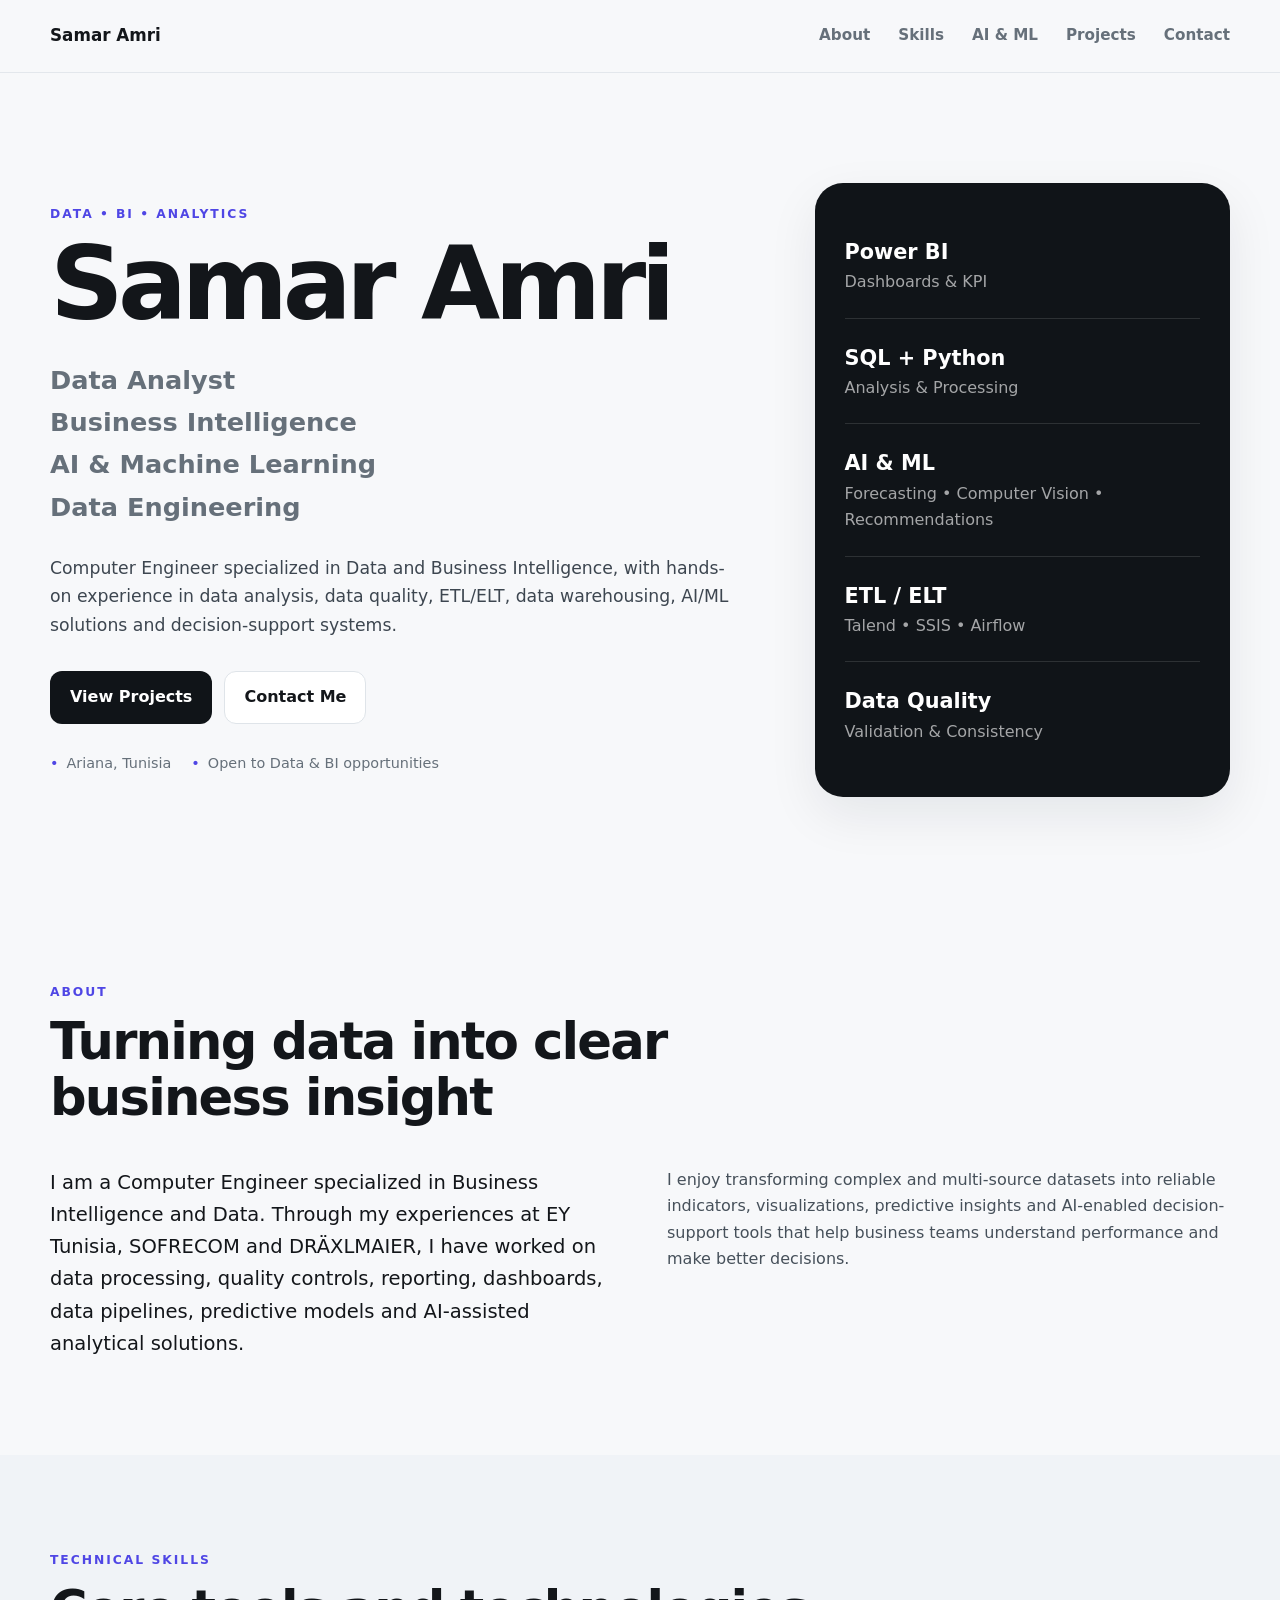
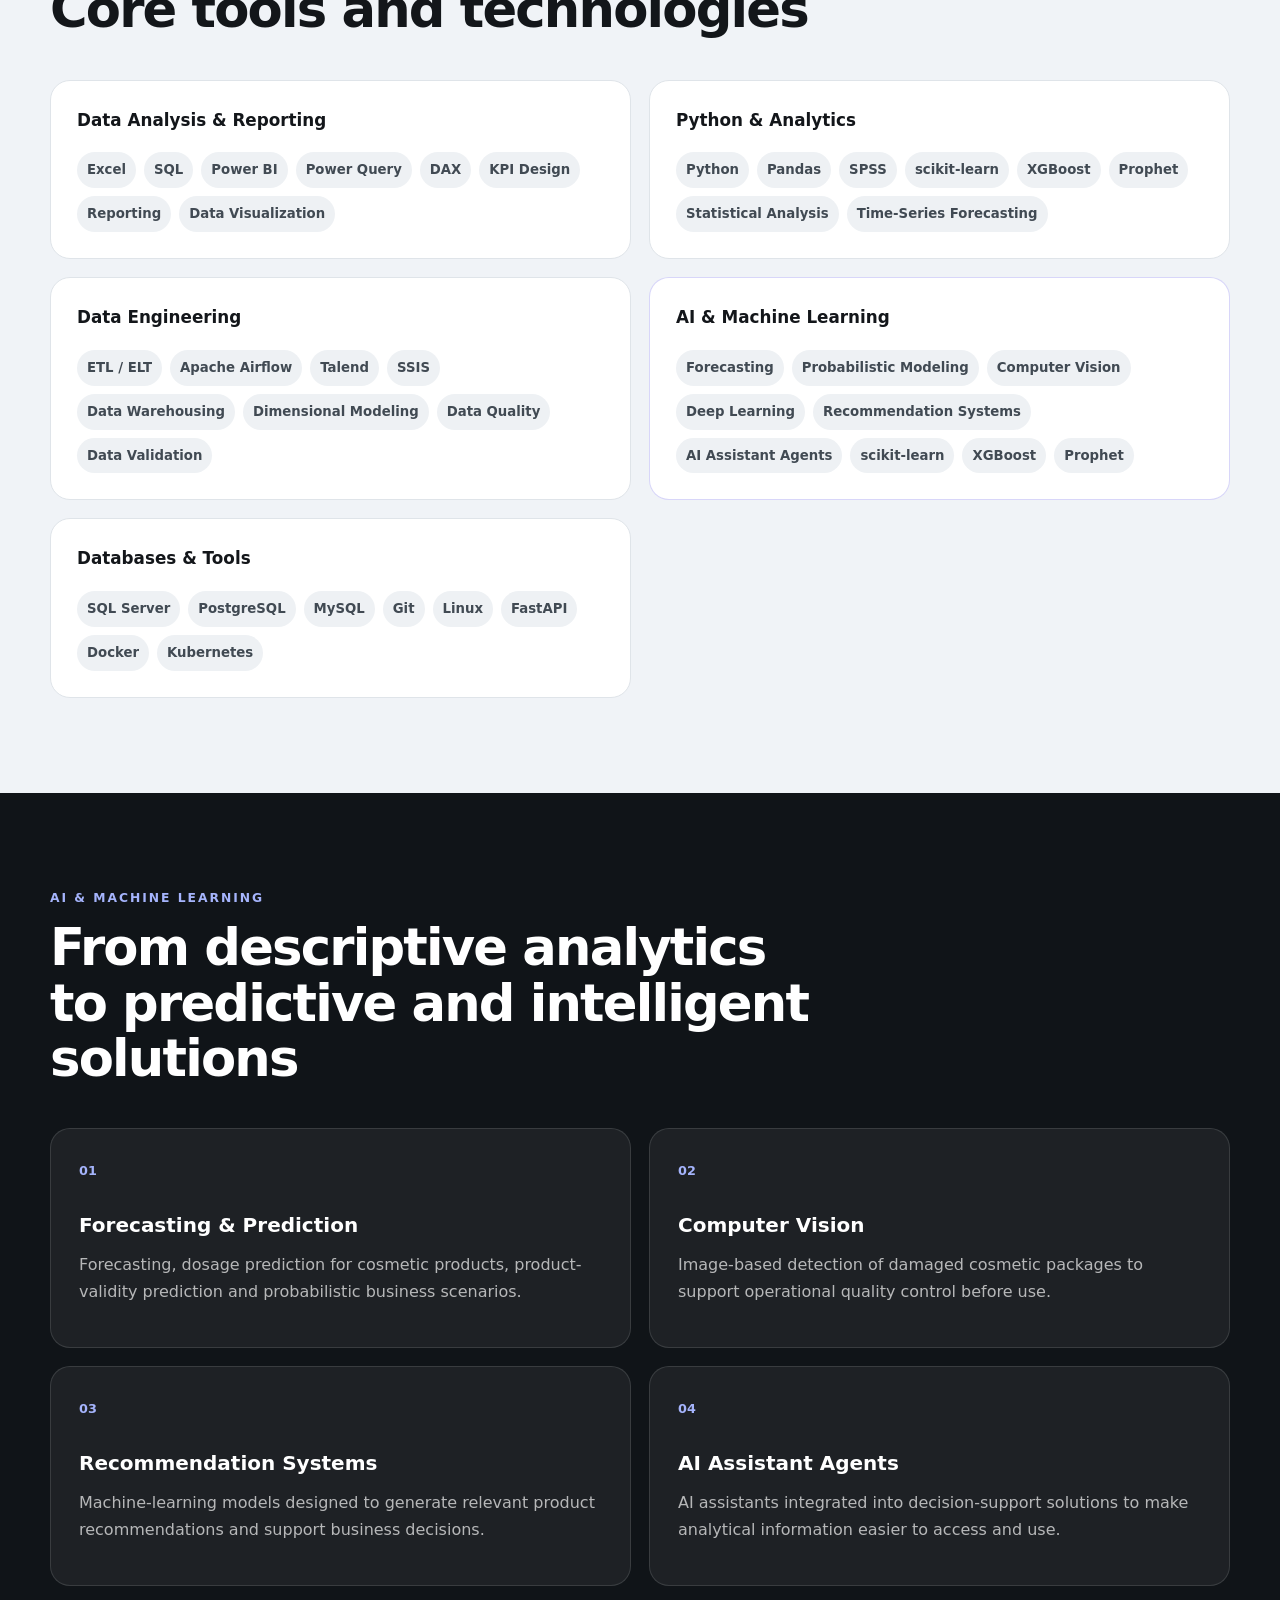
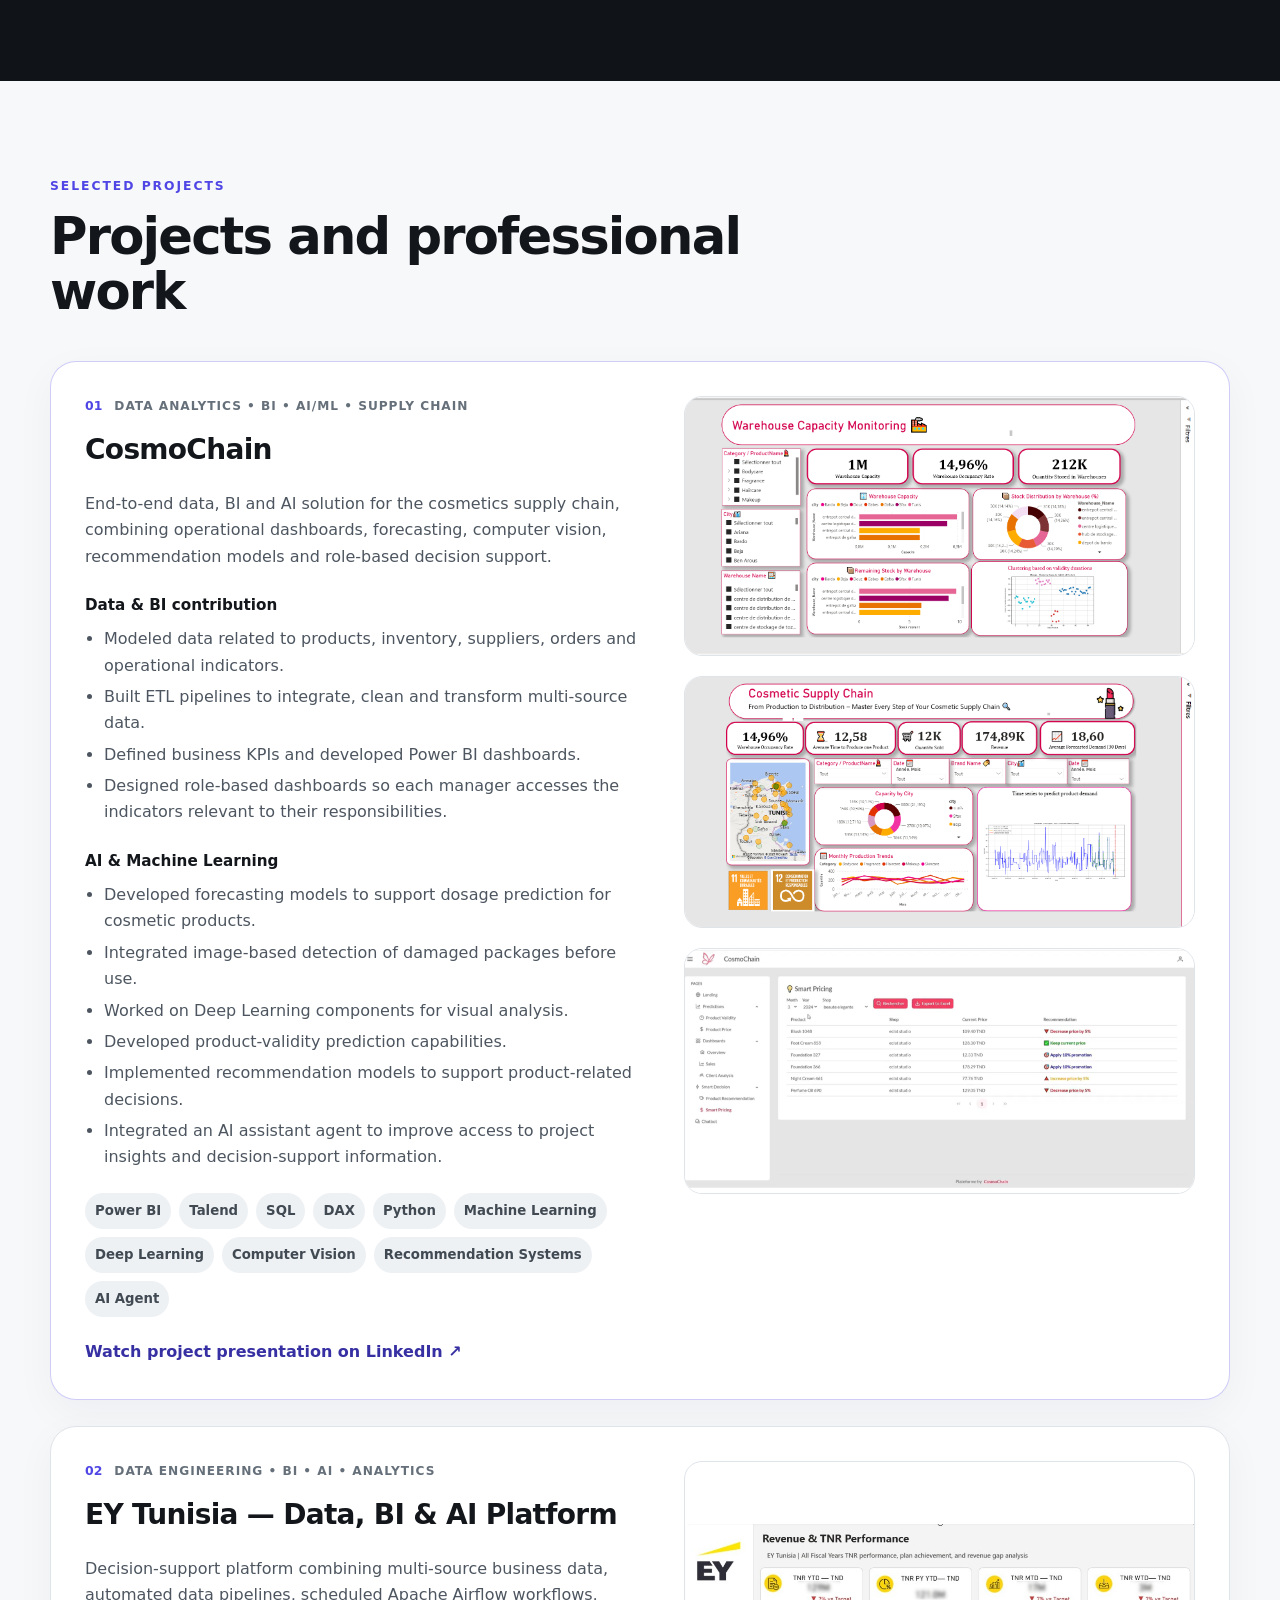
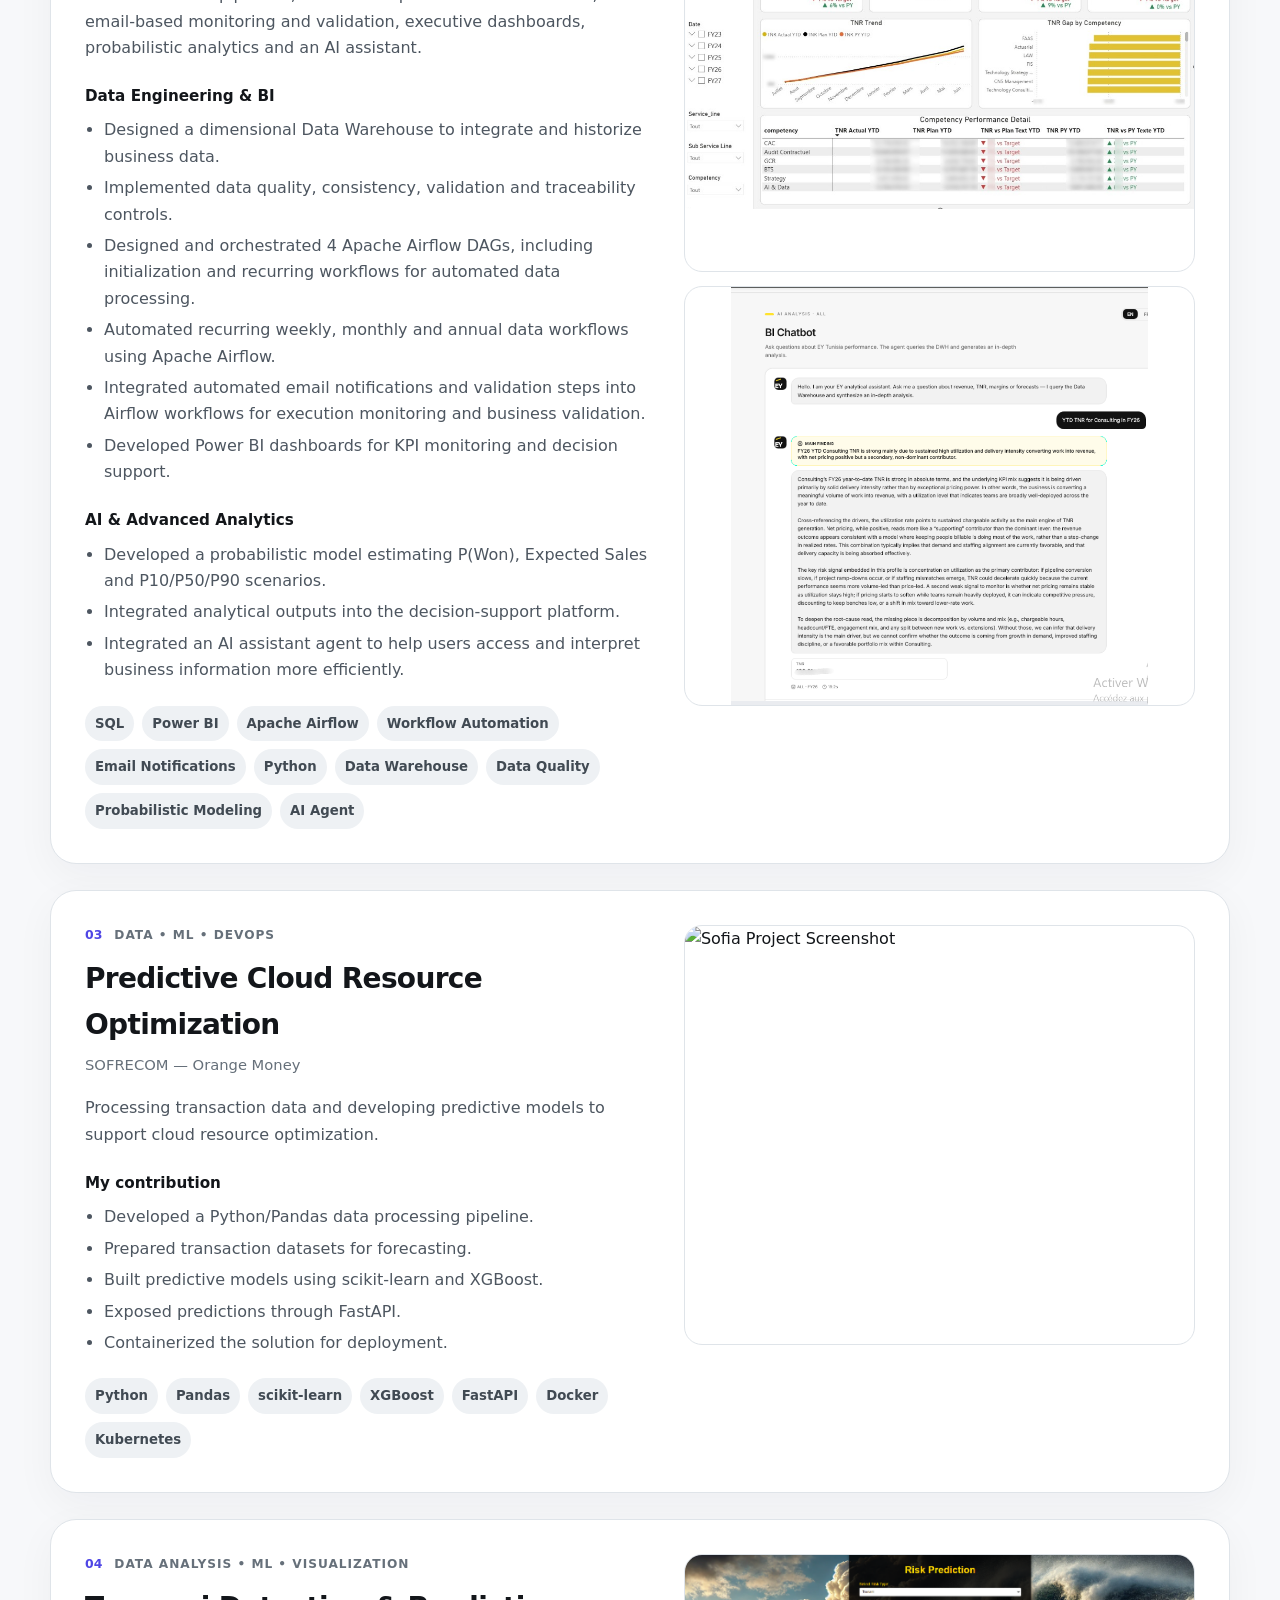
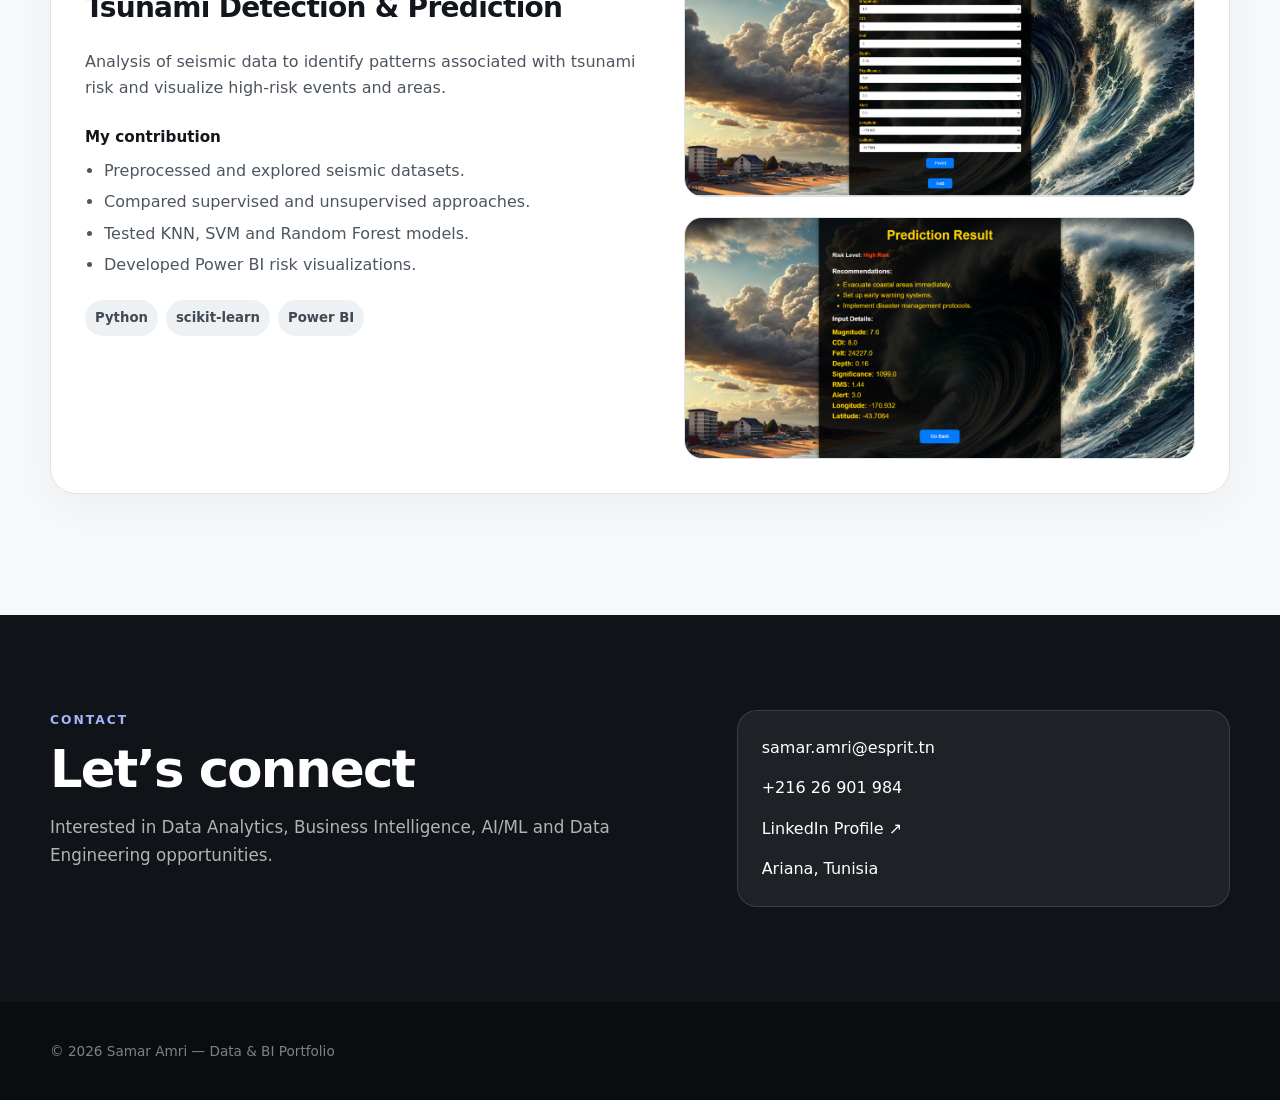
==== index.html @ 2d50c78f "Move portfolio files to repository root" ====
<!DOCTYPE html>
<html lang="en">
<head>
  <meta charset="UTF-8" />
  <meta name="viewport" content="width=device-width, initial-scale=1.0" />
  <meta name="description" content="Samar Amri - Data Analyst, Business Intelligence and Data Engineering Portfolio" />
  <title>Samar Amri | Data & BI Portfolio</title>
  <link rel="stylesheet" href="css/style.css" />
</head>
<body>
  <header class="site-header">
    <div class="container nav-wrap">
      <a class="brand" href="#home">Samar Amri</a>
      <button class="menu-btn" id="menuBtn" aria-label="Open menu" aria-expanded="false">☰</button>
      <nav id="mainNav" class="main-nav">
        <a href="#about">About</a>
        <a href="#skills">Skills</a>
        <a href="#ai-ml">AI & ML</a>
        <a href="#projects">Projects</a>
        <a href="#contact">Contact</a>
      </nav>
    </div>
  </header>

  <main>
    <section class="hero" id="home">
      <div class="container hero-grid">
        <div class="hero-content">
          <p class="eyebrow">DATA • BI • ANALYTICS</p>
          <h1>Samar Amri</h1>
          <h2>
            Data Analyst
            <span>Business Intelligence</span>
            <span>AI & Machine Learning</span>
            <span>Data Engineering</span>
          </h2>
          <p class="hero-text">
            Computer Engineer specialized in Data and Business Intelligence,
            with hands-on experience in data analysis, data quality, ETL/ELT,
            data warehousing, AI/ML solutions and decision-support systems.
          </p>
          <div class="hero-actions">
            <a class="btn btn-primary" href="#projects">View Projects</a>
            <a class="btn btn-secondary" href="mailto:samar.amri@esprit.tn">Contact Me</a>
          </div>
          <div class="quick-info">
            <span>Ariana, Tunisia</span>
            <span>Open to Data & BI opportunities</span>
          </div>
        </div>

        <div class="hero-card">
          <div class="metric"><strong>Power BI</strong><span>Dashboards & KPI</span></div>
          <div class="metric"><strong>SQL + Python</strong><span>Analysis & Processing</span></div>
          <div class="metric"><strong>AI & ML</strong><span>Forecasting • Computer Vision • Recommendations</span></div>
          <div class="metric"><strong>ETL / ELT</strong><span>Talend • SSIS • Airflow</span></div>
          <div class="metric"><strong>Data Quality</strong><span>Validation & Consistency</span></div>
        </div>
      </div>
    </section>

    <section class="section" id="about">
      <div class="container">
        <div class="section-heading">
          <p class="section-kicker">About</p>
          <h2>Turning data into clear business insight</h2>
        </div>
        <div class="about-grid">
          <p class="lead">
            I am a Computer Engineer specialized in Business Intelligence and Data.
            Through my experiences at EY Tunisia, SOFRECOM and DRÄXLMAIER, I have
            worked on data processing, quality controls, reporting, dashboards,
            data pipelines, predictive models and AI-assisted analytical solutions.
          </p>
          <p>
            I enjoy transforming complex and multi-source datasets into reliable
            indicators, visualizations, predictive insights and AI-enabled decision-support
            tools that help business teams understand performance and make better decisions.
          </p>
        </div>
      </div>
    </section>

    <section class="section section-soft" id="skills">
      <div class="container">
        <div class="section-heading">
          <p class="section-kicker">Technical Skills</p>
          <h2>Core tools and technologies</h2>
        </div>

        <div class="skill-groups">
          <article class="skill-group">
            <h3>Data Analysis & Reporting</h3>
            <div class="chips">
              <span>Excel</span><span>SQL</span><span>Power BI</span><span>Power Query</span>
              <span>DAX</span><span>KPI Design</span><span>Reporting</span><span>Data Visualization</span>
            </div>
          </article>

          <article class="skill-group">
            <h3>Python & Analytics</h3>
            <div class="chips">
              <span>Python</span><span>Pandas</span><span>SPSS</span><span>scikit-learn</span>
              <span>XGBoost</span><span>Prophet</span><span>Statistical Analysis</span><span>Time-Series Forecasting</span>
            </div>
          </article>

          <article class="skill-group">
            <h3>Data Engineering</h3>
            <div class="chips">
              <span>ETL / ELT</span><span>Apache Airflow</span><span>Talend</span><span>SSIS</span>
              <span>Data Warehousing</span><span>Dimensional Modeling</span><span>Data Quality</span><span>Data Validation</span>
            </div>
          </article>

          <article class="skill-group ai-group">
            <h3>AI & Machine Learning</h3>
            <div class="chips">
              <span>Forecasting</span><span>Probabilistic Modeling</span>
              <span>Computer Vision</span><span>Deep Learning</span>
              <span>Recommendation Systems</span><span>AI Assistant Agents</span>
              <span>scikit-learn</span><span>XGBoost</span><span>Prophet</span>
            </div>
          </article>

          <article class="skill-group">
            <h3>Databases & Tools</h3>
            <div class="chips">
              <span>SQL Server</span><span>PostgreSQL</span><span>MySQL</span><span>Git</span>
              <span>Linux</span><span>FastAPI</span><span>Docker</span><span>Kubernetes</span>
            </div>
          </article>
        </div>
      </div>
    </section>

    <section class="section ai-section" id="ai-ml">
      <div class="container">
        <div class="section-heading">
          <p class="section-kicker">AI & Machine Learning</p>
          <h2>From descriptive analytics to predictive and intelligent solutions</h2>
        </div>

        <div class="ai-grid">
          <article class="ai-card">
            <span class="ai-index">01</span>
            <h3>Forecasting & Prediction</h3>
            <p>Forecasting, dosage prediction for cosmetic products, product-validity prediction and probabilistic business scenarios.</p>
          </article>

          <article class="ai-card">
            <span class="ai-index">02</span>
            <h3>Computer Vision</h3>
            <p>Image-based detection of damaged cosmetic packages to support operational quality control before use.</p>
          </article>

          <article class="ai-card">
            <span class="ai-index">03</span>
            <h3>Recommendation Systems</h3>
            <p>Machine-learning models designed to generate relevant product recommendations and support business decisions.</p>
          </article>

          <article class="ai-card">
            <span class="ai-index">04</span>
            <h3>AI Assistant Agents</h3>
            <p>AI assistants integrated into decision-support solutions to make analytical information easier to access and use.</p>
          </article>
        </div>
      </div>
    </section>

    <section class="section" id="projects">
      <div class="container">
        <div class="section-heading">
          <p class="section-kicker">Selected Projects</p>
          <h2>Projects and professional work</h2>
        </div>

        <article class="project-card featured-project">
          <div class="project-copy">
            <div class="project-topline"><span class="project-number">01</span><span class="project-type">Data Analytics • BI • AI/ML • Supply Chain</span></div>
            <h3>CosmoChain</h3>

            <p class="project-summary">
              End-to-end data, BI and AI solution for the cosmetics supply chain,
              combining operational dashboards, forecasting, computer vision,
              recommendation models and role-based decision support.
            </p>

            <h4>Data & BI contribution</h4>
            <ul>
              <li>Modeled data related to products, inventory, suppliers, orders and operational indicators.</li>
              <li>Built ETL pipelines to integrate, clean and transform multi-source data.</li>
              <li>Defined business KPIs and developed Power BI dashboards.</li>
              <li>Designed role-based dashboards so each manager accesses the indicators relevant to their responsibilities.</li>
            </ul>

            <h4>AI & Machine Learning</h4>
            <ul>
              <li>Developed forecasting models to support dosage prediction for cosmetic products.</li>
              <li>Integrated image-based detection of damaged packages before use.</li>
              <li>Worked on Deep Learning components for visual analysis.</li>
              <li>Developed product-validity prediction capabilities.</li>
              <li>Implemented recommendation models to support product-related decisions.</li>
              <li>Integrated an AI assistant agent to improve access to project insights and decision-support information.</li>
            </ul>

            <div class="tech-list">
              <span>Power BI</span><span>Talend</span><span>SQL</span><span>DAX</span>
              <span>Python</span><span>Machine Learning</span><span>Deep Learning</span>
              <span>Computer Vision</span><span>Recommendation Systems</span><span>AI Agent</span>
            </div>

            <a class="text-link" href="https://www.linkedin.com/feed/update/urn:li:activity:7330675248373088256/" target="_blank" rel="noopener">
              Watch project presentation on LinkedIn ↗
            </a>
          </div>

          <div class="project-visual">
  <div class="image-stack">

    <img
      src="images/cosmo3.PNG"
      alt="CosmoChain Power BI Dashboard"
    />
     <img
  src="images/cosmo1.PNG"
  alt="CosmoChain AI Assistant"
/>

    <img
      src="images/comso7.png"
      alt="CosmoChain AI and Machine Learning"
    />
   

  </div>
</div>
        </article>

       <article class="project-card">
  <div class="project-copy">

    <div class="project-topline">
      <span class="project-number">02</span>
      <span class="project-type">
        Data Engineering • BI • AI • Analytics
      </span>
    </div>

    <h3>EY Tunisia — Data, BI & AI Platform</h3>

    <p class="project-summary">
      Decision-support platform combining multi-source business data,
      automated data pipelines, scheduled Apache Airflow workflows,
      email-based monitoring and validation, executive dashboards,
      probabilistic analytics and an AI assistant.
    </p>

    <h4>Data Engineering & BI</h4>

    <ul>
      <li>
        Designed a dimensional Data Warehouse to integrate and historize
        business data.
      </li>

      <li>
        Implemented data quality, consistency, validation and traceability
        controls.
      </li>

      <li>
        Designed and orchestrated 4 Apache Airflow DAGs, including
        initialization and recurring workflows for automated data processing.
      </li>

      <li>
        Automated recurring weekly, monthly and annual data workflows
        using Apache Airflow.
      </li>

      <li>
        Integrated automated email notifications and validation steps
        into Airflow workflows for execution monitoring and business validation.
      </li>

      <li>
        Developed Power BI dashboards for KPI monitoring and
        decision support.
      </li>
    </ul>


    <h4>AI & Advanced Analytics</h4>

    <ul>
      <li>
        Developed a probabilistic model estimating P(Won),
        Expected Sales and P10/P50/P90 scenarios.
      </li>

      <li>
        Integrated analytical outputs into the decision-support platform.
      </li>

      <li>
        Integrated an AI assistant agent to help users access and
        interpret business information more efficiently.
      </li>
    </ul>


    <div class="tech-list">
      <span>SQL</span>
      <span>Power BI</span>
      <span>Apache Airflow</span>
      <span>Workflow Automation</span>
      <span>Email Notifications</span>
      <span>Python</span>
      <span>Data Warehouse</span>
      <span>Data Quality</span>
      <span>Probabilistic Modeling</span>
      <span>AI Agent</span>
    </div>



  </div>


  <div class="project-visual double">

    <img
      src="images/EY1.PNG"
      alt="EY Power BI Dashboard"
    />

    <img
      src="images/EY3.PNG"
      alt="EY AI and Analytics"
    />

  </div>
</article>

        <article class="project-card">
          <div class="project-copy">
            <div class="project-topline"><span class="project-number">03</span><span class="project-type">Data • ML • DevOps</span></div>
            <h3>Predictive Cloud Resource Optimization</h3>
            <p class="company-line">SOFRECOM — Orange Money</p>
            <p class="project-summary">
              Processing transaction data and developing predictive models
              to support cloud resource optimization.
            </p>
            <h4>My contribution</h4>
            <ul>
              <li>Developed a Python/Pandas data processing pipeline.</li>
              <li>Prepared transaction datasets for forecasting.</li>
              <li>Built predictive models using scikit-learn and XGBoost.</li>
              <li>Exposed predictions through FastAPI.</li>
              <li>Containerized the solution for deployment.</li>
            </ul>
            <div class="tech-list">
              <span>Python</span><span>Pandas</span><span>scikit-learn</span><span>XGBoost</span><span>FastAPI</span><span>Docker</span><span>Kubernetes</span>
            </div>
          </div>
                  <div class="project-visual">
            
  <img
    src="images/sof1.png"
    alt="Sofia Project Screenshot"
  />
        </article>
      

        <article class="project-card">
          <div class="project-copy">
            <div class="project-topline"><span class="project-number">04</span><span class="project-type">Data Analysis • ML • Visualization</span></div>
            <h3>Tsunami Detection & Prediction</h3>
            <p class="project-summary">
              Analysis of seismic data to identify patterns associated with tsunami risk
              and visualize high-risk events and areas.
            </p>
            <h4>My contribution</h4>
            <ul>
              <li>Preprocessed and explored seismic datasets.</li>
              <li>Compared supervised and unsupervised approaches.</li>
              <li>Tested KNN, SVM and Random Forest models.</li>
              <li>Developed Power BI risk visualizations.</li>
            </ul>
            <div class="tech-list"><span>Python</span><span>scikit-learn</span><span>Power BI</span></div>
          </div>
          <div class="project-visual">
  <div class="image-stack">

    <img
      src="images/tsu1.PNG"
      alt="Tsunami Project Screenshot 1"
    />

    <img
      src="images/tsu2.PNG"
      alt="Tsunami Project Screenshot 2"
    />

  </div>
</div>
        </article>
      </div>
    </section>

    <section class="section contact-section" id="contact">
      <div class="container contact-grid">
        <div>
          <p class="section-kicker light">Contact</p>
          <h2>Let’s connect</h2>
          <p class="contact-text">Interested in Data Analytics, Business Intelligence, AI/ML and Data Engineering opportunities.</p>
        </div>
        <div class="contact-card">
          <a href="mailto:samar.amri@esprit.tn">samar.amri@esprit.tn</a>
          <a href="tel:+21626901984">+216 26 901 984</a>
          <a href="https://www.linkedin.com/in/your-profile/" target="_blank" rel="noopener">LinkedIn Profile ↗</a>
          <span>Ariana, Tunisia</span>
        </div>
      </div>
    </section>
  </main>

  <footer class="site-footer">
    <div class="container"><p>© 2026 Samar Amri — Data & BI Portfolio</p></div>
  </footer>

  <script src="js/main.js"></script>
</body>
</html>
---- css/style.css ----
:root {
  --bg: #f7f8fa;
  --surface: #ffffff;
  --surface-soft: #f0f3f7;
  --text: #13161a;
  --muted: #66707a;
  --line: #dfe4e9;
  --dark: #101418;
  --accent: #4f46e5;
  --accent-dark: #3730a3;
  --radius: 20px;
  --shadow: 0 18px 50px rgba(16, 24, 40, 0.08);
  --container: 1180px;
}
* { box-sizing: border-box; }
html { scroll-behavior: smooth; }
body {
  margin: 0;
  font-family: Inter, ui-sans-serif, system-ui, -apple-system, BlinkMacSystemFont, "Segoe UI", sans-serif;
  background: var(--bg);
  color: var(--text);
  line-height: 1.65;
}
img { max-width: 100%; display: block; }
a { color: inherit; }
.container { width: min(var(--container), calc(100% - 40px)); margin: 0 auto; }

.site-header {
  position: sticky;
  top: 0;
  z-index: 1000;
  background: rgba(247, 248, 250, 0.92);
  backdrop-filter: blur(14px);
  border-bottom: 1px solid rgba(223, 228, 233, 0.8);
}
.nav-wrap { min-height: 72px; display: flex; align-items: center; justify-content: space-between; }
.brand { text-decoration: none; font-weight: 800; font-size: 1.05rem; }
.main-nav { display: flex; gap: 28px; }
.main-nav a { text-decoration: none; color: var(--muted); font-size: 0.95rem; font-weight: 600; }
.main-nav a:hover { color: var(--text); }
.menu-btn { display: none; border: 0; background: transparent; font-size: 1.6rem; cursor: pointer; }

.hero { padding: 110px 0 90px; }
.hero-grid { display: grid; grid-template-columns: 1.25fr 0.75fr; gap: 72px; align-items: center; }
.eyebrow, .section-kicker {
  margin: 0 0 12px;
  font-size: 0.77rem;
  letter-spacing: 0.16em;
  text-transform: uppercase;
  font-weight: 800;
  color: var(--accent);
}
.hero h1 { margin: 0; font-size: clamp(3.3rem, 8vw, 6.8rem); line-height: 0.92; letter-spacing: -0.055em; }
.hero h2 { margin: 28px 0 0; font-size: clamp(1.2rem, 2vw, 1.65rem); font-weight: 600; color: var(--muted); }
.hero h2 span { display: block; }
.hero-text { max-width: 690px; margin: 26px 0 0; font-size: 1.08rem; color: #3d4650; }
.hero-actions { margin-top: 32px; display: flex; gap: 12px; flex-wrap: wrap; }
.btn {
  display: inline-flex;
  align-items: center;
  justify-content: center;
  text-decoration: none;
  padding: 12px 19px;
  border-radius: 12px;
  font-weight: 750;
  border: 1px solid transparent;
}
.btn-primary { background: var(--dark); color: white; }
.btn-primary:hover { background: #252b31; }
.btn-secondary { background: var(--surface); border-color: var(--line); }
.quick-info { margin-top: 28px; display: flex; gap: 20px; flex-wrap: wrap; color: var(--muted); font-size: 0.9rem; }
.quick-info span::before { content: "•"; color: var(--accent); margin-right: 8px; }

.hero-card { background: var(--dark); color: white; border-radius: 28px; padding: 30px; box-shadow: var(--shadow); }
.metric { padding: 22px 0; border-bottom: 1px solid rgba(255,255,255,0.12); }
.metric:last-child { border-bottom: 0; }
.metric strong { display: block; font-size: 1.3rem; }
.metric span { color: rgba(255,255,255,0.62); }

.section { padding: 95px 0; }
.section-soft { background: var(--surface-soft); }
.section-heading { max-width: 760px; margin-bottom: 42px; }
.section-heading h2, .contact-section h2 { margin: 0; font-size: clamp(2rem, 4vw, 3.5rem); line-height: 1.08; letter-spacing: -0.035em; }
.about-grid { display: grid; grid-template-columns: 1fr 1fr; gap: 54px; }
.about-grid p { margin: 0; color: #46505a; }
.about-grid .lead { font-size: 1.22rem; color: var(--text); }

.skill-groups { display: grid; grid-template-columns: repeat(2, 1fr); gap: 18px; }
.skill-group { background: var(--surface); border: 1px solid var(--line); border-radius: var(--radius); padding: 26px; }
.skill-group h3 { margin: 0 0 18px; font-size: 1.05rem; }
.chips, .tech-list { display: flex; flex-wrap: wrap; gap: 8px; }
.chips span, .tech-list span {
  padding: 7px 10px;
  border-radius: 999px;
  background: #eef1f4;
  color: #414a53;
  font-size: 0.83rem;
  font-weight: 650;
}

.project-card {
  display: grid;
  grid-template-columns: 1.05fr 0.95fr;
  gap: 34px;
  background: var(--surface);
  border: 1px solid var(--line);
  border-radius: 26px;
  padding: 34px;
  margin-bottom: 26px;
  box-shadow: 0 12px 40px rgba(16, 24, 40, 0.045);
}
.featured-project { border-color: rgba(79, 70, 229, 0.27); }
.project-topline { display: flex; align-items: center; gap: 12px; margin-bottom: 10px; }
.project-number { font-size: 0.78rem; font-weight: 850; color: var(--accent); }
.project-type { font-size: 0.76rem; text-transform: uppercase; letter-spacing: 0.08em; color: var(--muted); font-weight: 750; }
.project-card h3 { margin: 0; font-size: 1.75rem; letter-spacing: -0.025em; }
.company-line { margin: 5px 0 0; color: var(--muted); font-size: 0.92rem; }
.project-summary { margin: 18px 0 0; color: #4d5660; }
.project-card h4 { margin: 23px 0 8px; font-size: 0.95rem; }
.project-card ul { margin: 0; padding-left: 19px; color: #4d5660; }
.project-card li + li { margin-top: 5px; }
.tech-list { margin-top: 22px; }
.text-link { display: inline-block; margin-top: 22px; font-weight: 800; text-decoration: none; color: var(--accent-dark); }
.text-link:hover { text-decoration: underline; }

.project-visual { display: flex; align-items: stretch; min-height: 330px; }
.project-visual.double { display: grid; grid-template-columns: 1fr; gap: 14px; }
.image-placeholder {
  width: 100%;
  min-height: 250px;
  border: 1.5px dashed #bbc3cc;
  background: linear-gradient(135deg, rgba(79,70,229,0.05), rgba(79,70,229,0)), #f5f7f9;
  border-radius: 18px;
  display: flex;
  flex-direction: column;
  align-items: center;
  justify-content: center;
  text-align: center;
  padding: 24px;
  color: var(--muted);
}
.image-placeholder strong { color: var(--text); margin-bottom: 6px; }
.project-visual img {
  width: 100%;
  height: auto;
  max-height: 420px;
  object-fit: contain;
  border-radius: 18px;
  border: 1px solid var(--line);
}
.privacy-note { margin-top: 18px; font-size: 0.8rem; color: var(--muted); }

.contact-section { background: var(--dark); color: white; }
.section-kicker.light { color: #a5b4fc; }
.contact-grid { display: grid; grid-template-columns: 1fr 0.8fr; gap: 70px; align-items: start; }
.contact-text { max-width: 620px; color: rgba(255,255,255,0.68); font-size: 1.05rem; }
.contact-card {
  display: grid;
  gap: 14px;
  background: rgba(255,255,255,0.06);
  border: 1px solid rgba(255,255,255,0.13);
  border-radius: 20px;
  padding: 24px;
}
.contact-card a, .contact-card span { color: white; text-decoration: none; }
.contact-card a:hover { text-decoration: underline; }

.site-footer { background: #0a0d10; color: rgba(255,255,255,0.48); padding: 24px 0; font-size: 0.85rem; }

@media (max-width: 900px) {
  .hero { padding-top: 80px; }
  .hero-grid, .about-grid, .project-card, .contact-grid { grid-template-columns: 1fr; }
  .skill-groups { grid-template-columns: 1fr; }
  .hero-card { max-width: 620px; }
  .project-visual { min-height: 260px; }
}

@media (max-width: 720px) {
  .container { width: min(var(--container), calc(100% - 28px)); }
  .menu-btn { display: block; }
  .main-nav {
    display: none;
    position: absolute;
    top: 72px;
    right: 14px;
    left: 14px;
    background: var(--surface);
    border: 1px solid var(--line);
    border-radius: 16px;
    padding: 14px;
    box-shadow: var(--shadow);
    flex-direction: column;
    gap: 0;
  }
  .main-nav.open { display: flex; }
  .main-nav a { padding: 12px; }
  .section { padding: 72px 0; }
  .hero h1 { font-size: clamp(3rem, 15vw, 5.5rem); }
  .project-card { padding: 22px; }
}

@media print {
  .site-header, .hero-actions, .menu-btn { display: none !important; }
  body { background: white; }
  .hero, .section { padding: 30px 0; }
  .project-card, .skill-group, .hero-card { box-shadow: none; break-inside: avoid; }
  a { text-decoration: none; }
}


/* =========================================================
   AI / ML SECTION
   ========================================================= */
.ai-section {
  background: var(--dark);
  color: white;
}
.ai-section .section-heading h2 { max-width: 900px; }
.ai-section .section-kicker { color: #a5b4fc; }

.ai-grid {
  display: grid;
  grid-template-columns: repeat(2, 1fr);
  gap: 18px;
}
.ai-card {
  min-height: 220px;
  padding: 28px;
  border-radius: 20px;
  background: rgba(255,255,255,0.06);
  border: 1px solid rgba(255,255,255,0.12);
}
.ai-card .ai-index {
  display: inline-block;
  margin-bottom: 28px;
  color: #a5b4fc;
  font-size: 0.8rem;
  font-weight: 850;
}
.ai-card h3 { margin: 0 0 10px; font-size: 1.25rem; }
.ai-card p { margin: 0; color: rgba(255,255,255,0.68); }


.image-stack {
  width: 100%;
  display: flex;
  flex-direction: column;
  gap: 20px;
}
.ai-group { border-color: rgba(79, 70, 229, 0.22); }

@media (max-width: 900px) {
  .ai-grid { grid-template-columns: 1fr; }
}
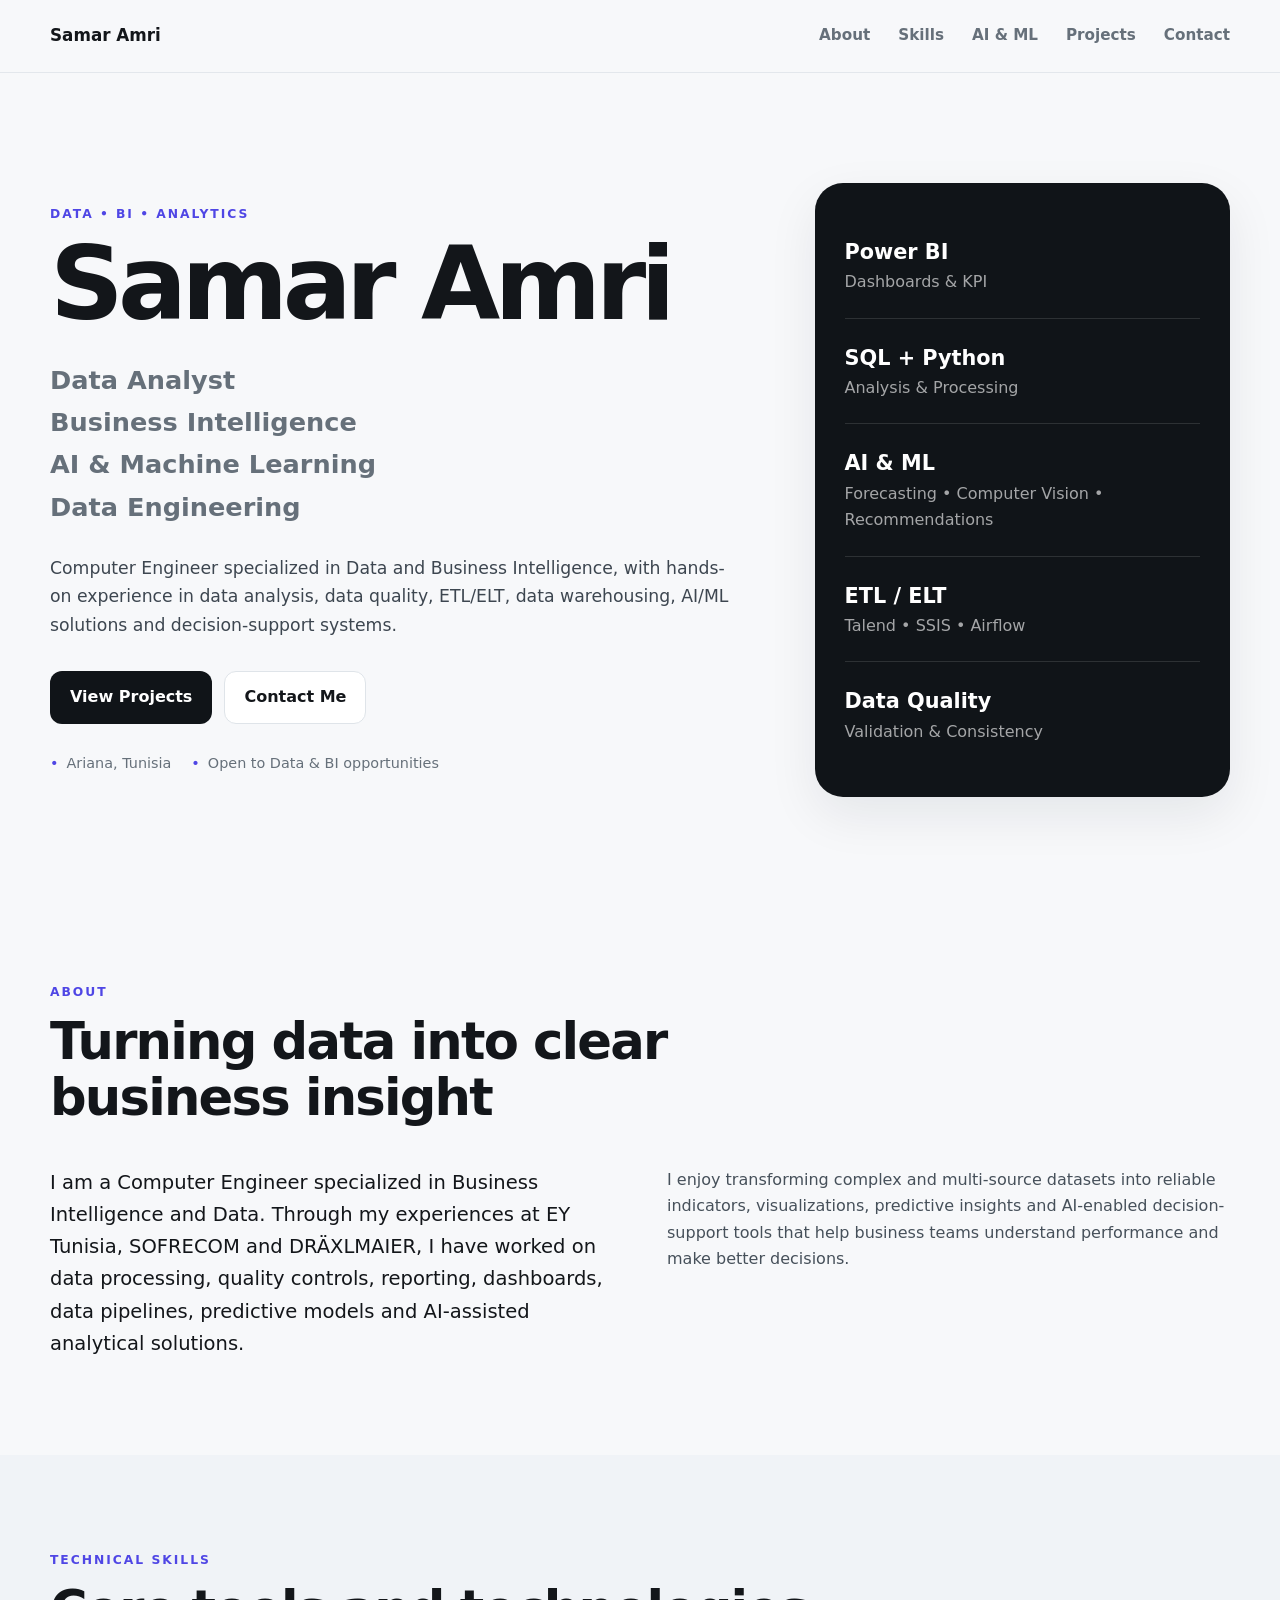
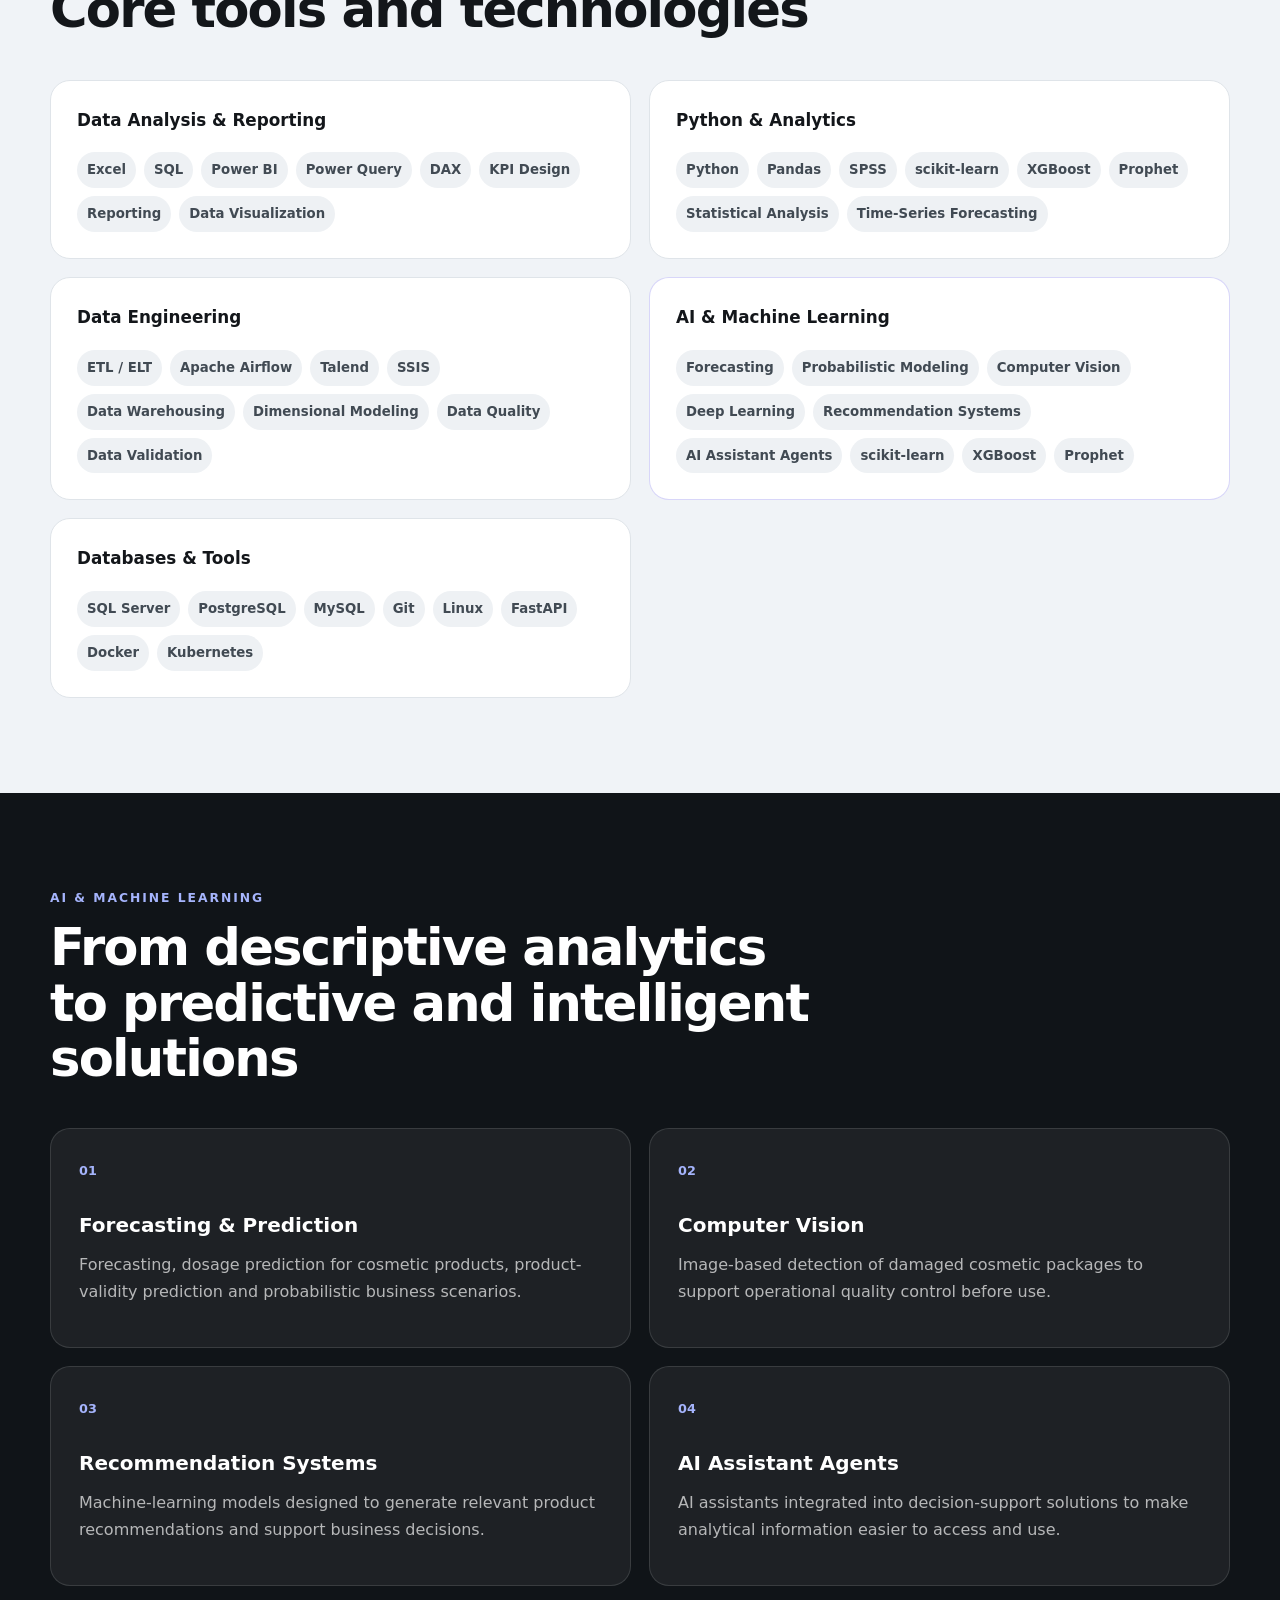
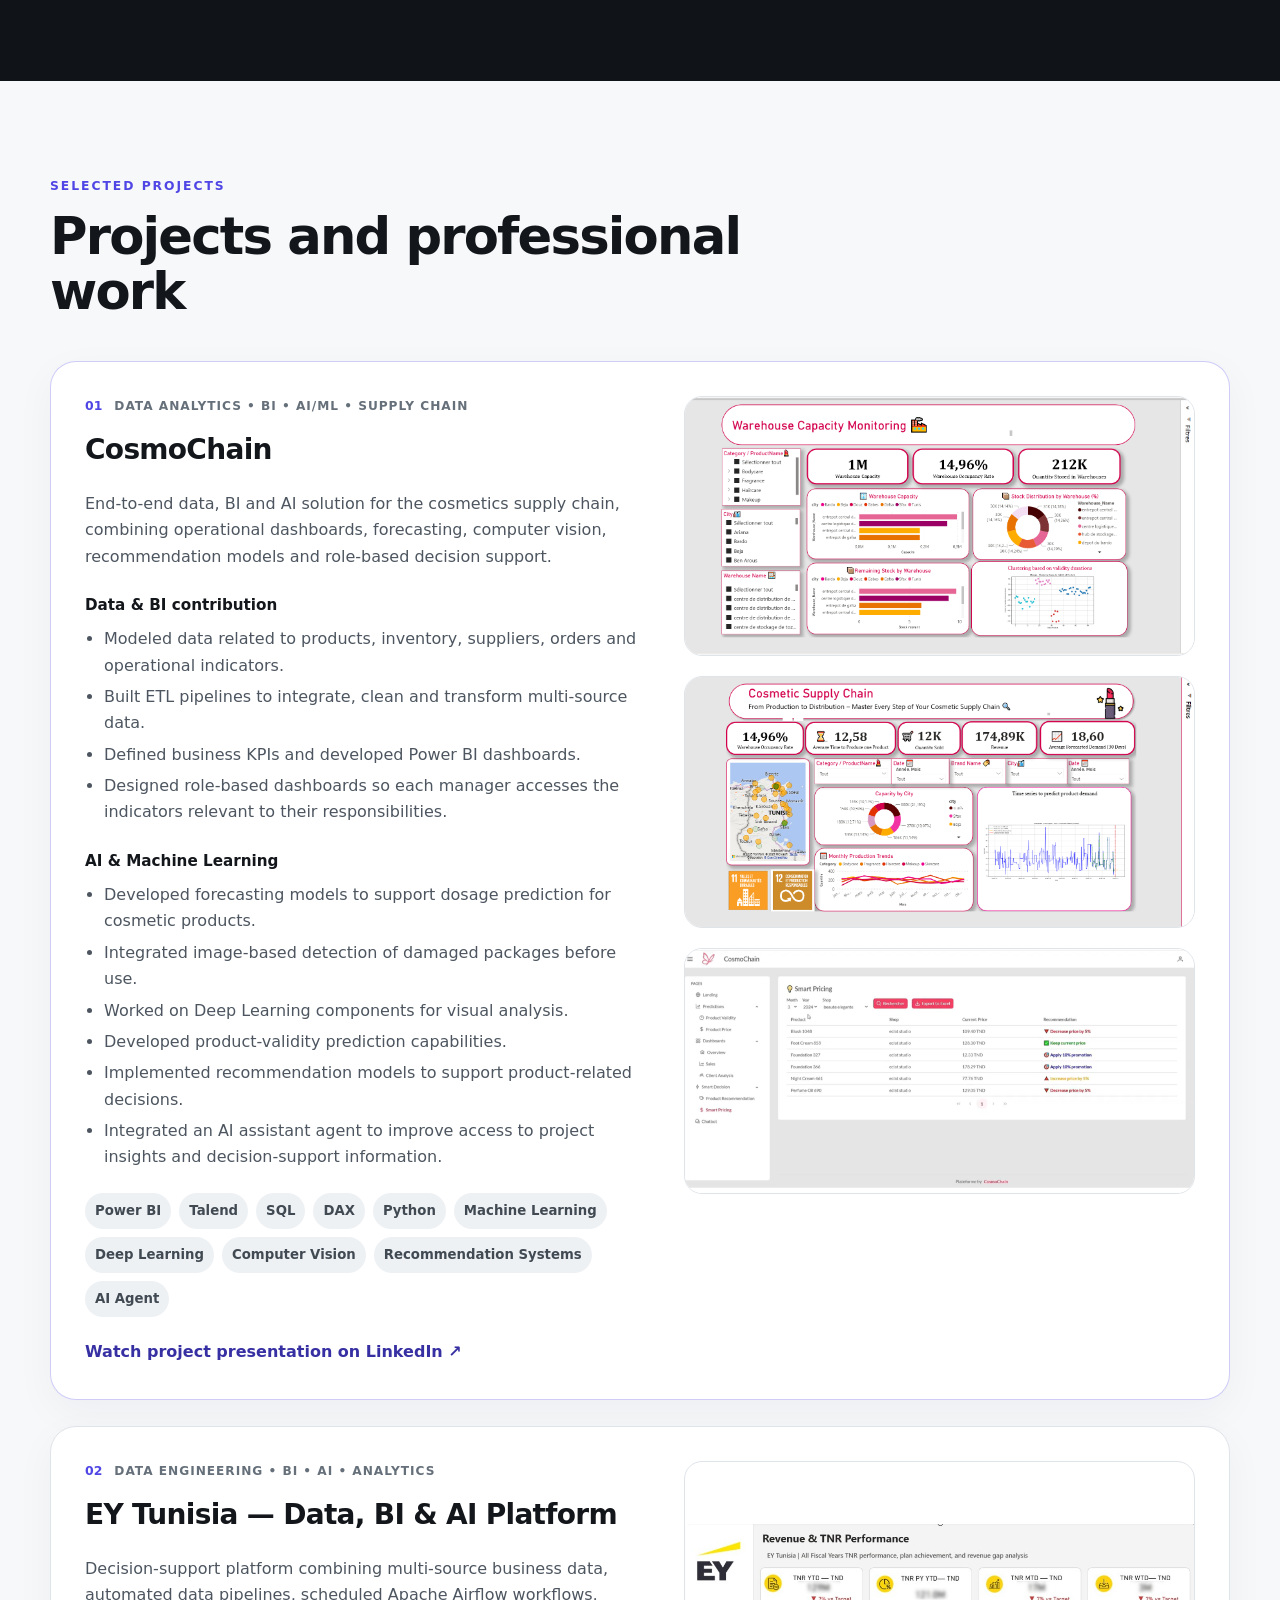
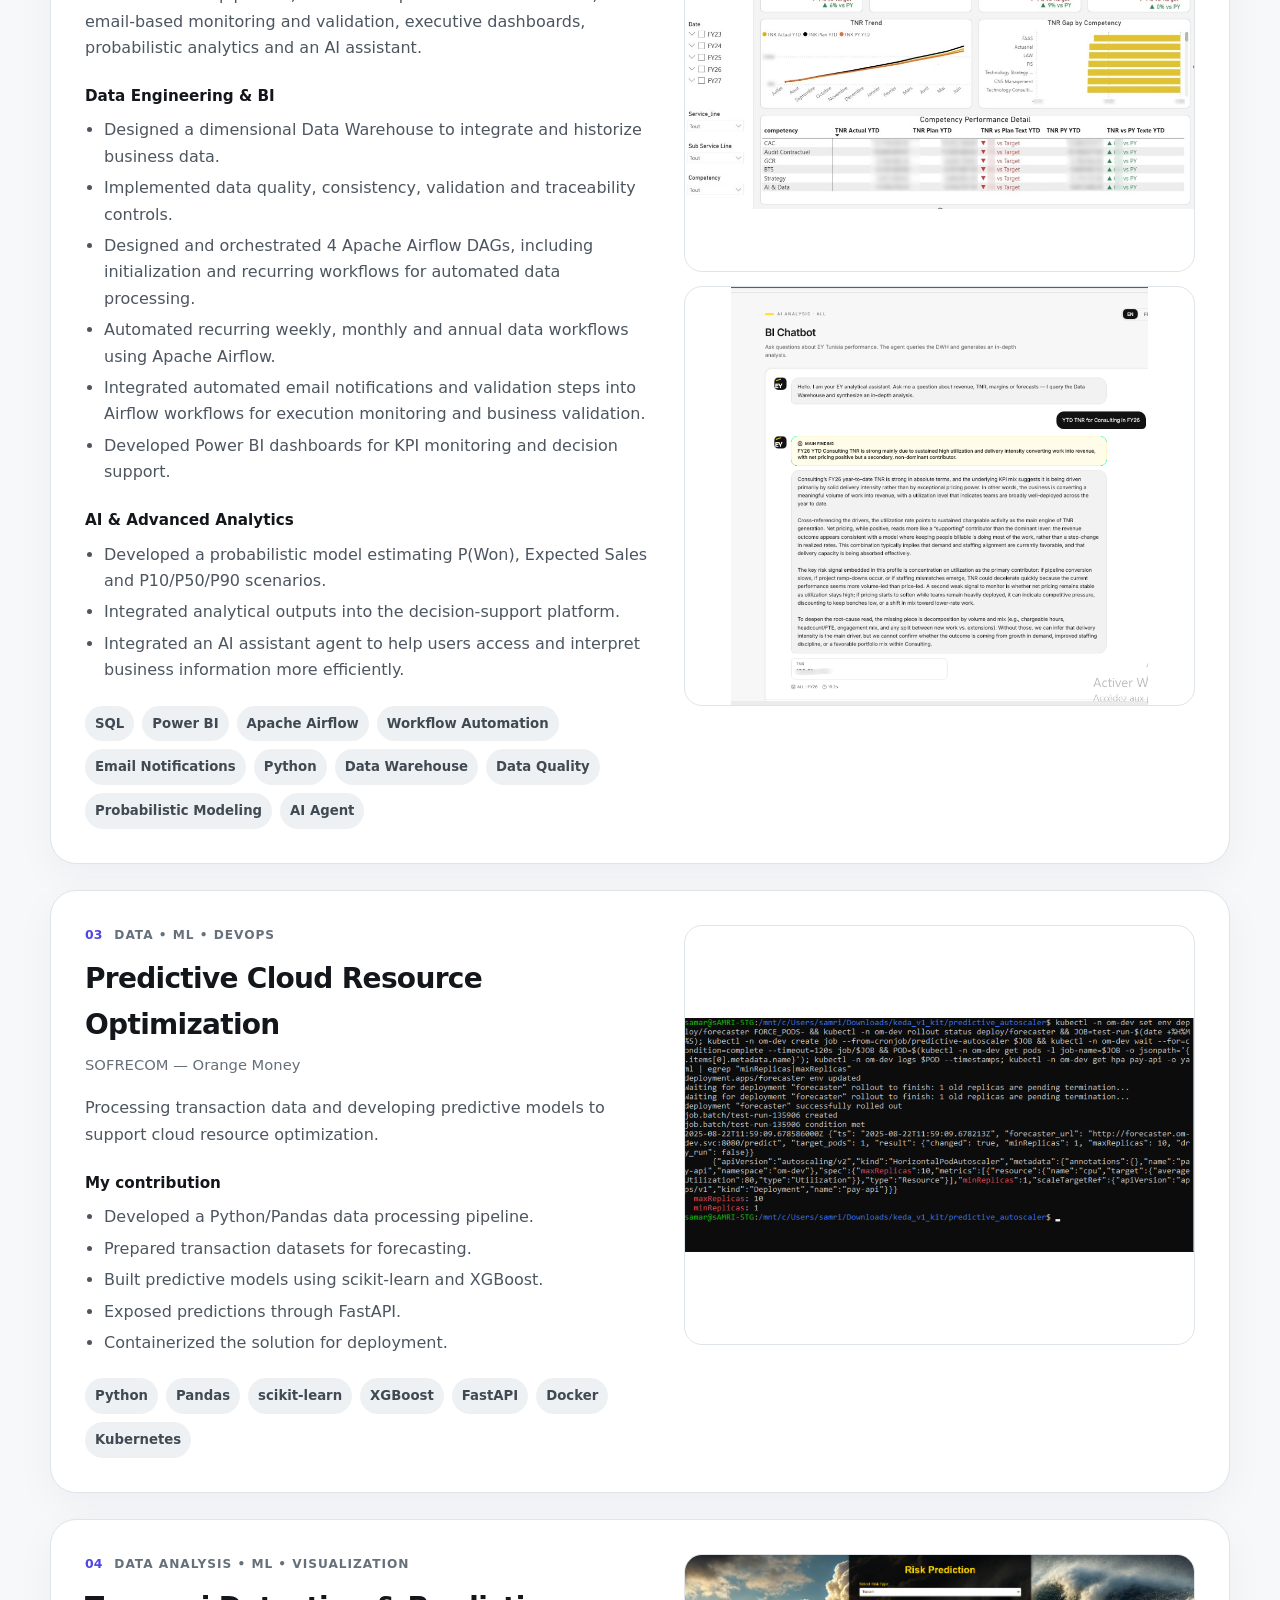
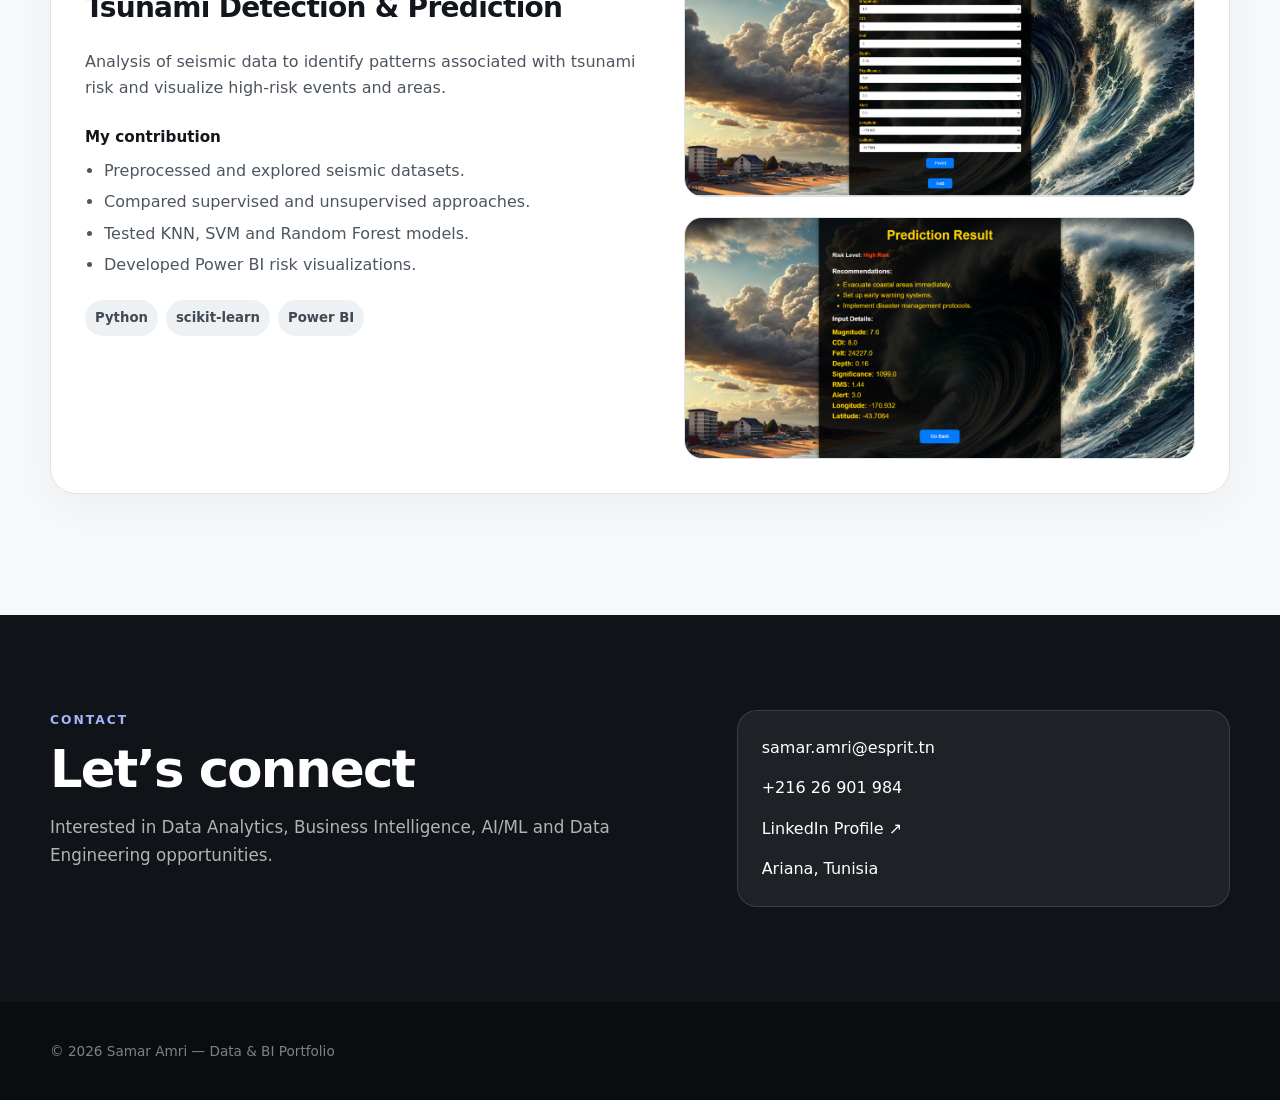
==== commit 5c3946f3: "Fix SOFRECOM image filenamee" ====
--- a/index.html
+++ b/index.html
@@ -368,9 +368,10 @@
                   <div class="project-visual">
             
   <img
-    src="images/sof1.png"
-    alt="Sofia Project Screenshot"
+    src="images/sof1.PNG"
+    alt="Sofr Project Screenshot"
   />
+  </div>
         </article>
       
 
